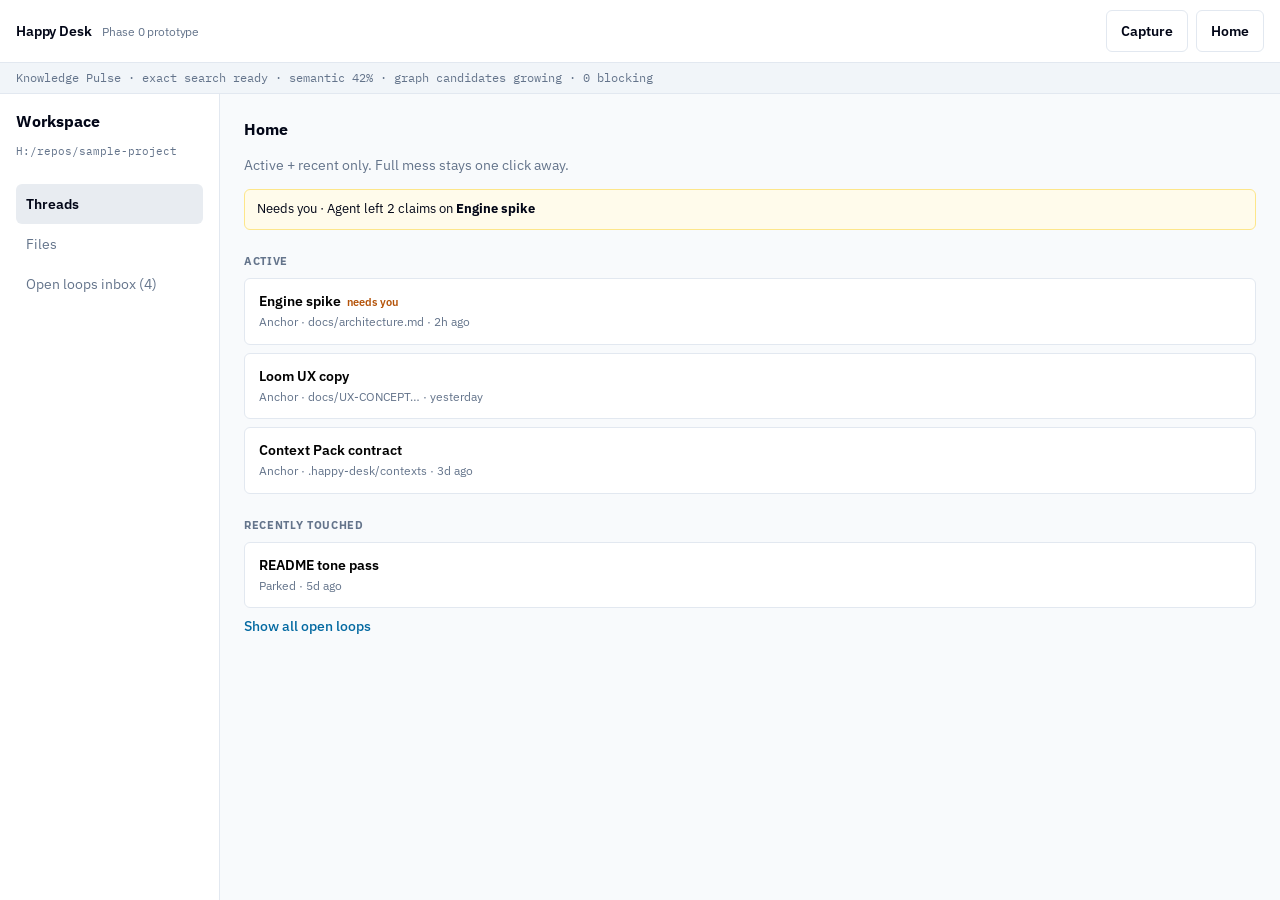
==== prototype/kill-test-flow/index.html @ aa342f9b "Start Phase 0 with a clickable kill-test flow prototype. Give a browser walkthrough of Home → Resume" ====
<!DOCTYPE html>
<html lang="en">
<head>
  <meta charset="UTF-8" />
  <meta name="viewport" content="width=device-width, initial-scale=1" />
  <title>Happy Desk — Kill-test flow (Phase 0)</title>
  <link rel="preconnect" href="https://fonts.googleapis.com" />
  <link rel="preconnect" href="https://fonts.gstatic.com" crossorigin />
  <link href="https://fonts.googleapis.com/css2?family=IBM+Plex+Mono:wght@400;500&family=IBM+Plex+Sans:wght@400;500;600;700&display=swap" rel="stylesheet" />
  <link rel="stylesheet" href="styles.css" />
</head>
<body>
  <div class="app" id="app">
    <header class="topbar">
      <div class="brand">Happy Desk <span class="proto">Phase 0 prototype</span></div>
      <div class="top-actions">
        <button type="button" class="btn ghost" data-action="capture" title="Capture (≤2s)">Capture</button>
        <button type="button" class="btn ghost" data-goto="home">Home</button>
      </div>
    </header>

    <div class="pulse" id="pulse">
      Knowledge Pulse · exact search ready · semantic 42% · graph candidates growing · 0 blocking
    </div>

    <!-- HOME -->
    <section class="view" id="view-home" hidden>
      <aside class="rail">
        <h2>Workspace</h2>
        <p class="muted path">H:/repos/sample-project</p>
        <ul class="nav-list">
          <li class="active">Threads</li>
          <li class="muted">Files</li>
          <li class="muted">Open loops inbox (4)</li>
        </ul>
      </aside>
      <main class="main">
        <header class="main-head">
          <h1>Home</h1>
          <p class="lede">Active + recent only. Full mess stays one click away.</p>
        </header>
        <div class="needs" id="needs-you">Needs you · Agent left 2 claims on <strong>Engine spike</strong></div>
        <h3 class="section-label">Active</h3>
        <ul class="thread-list" id="active-threads"></ul>
        <h3 class="section-label">Recently touched</h3>
        <ul class="thread-list" id="recent-threads"></ul>
        <button type="button" class="linkish" id="show-all">Show all open loops</button>
        <p class="hint" id="all-loops" hidden>Inbox: rewrite README tone · check BSL · ask Chrys about Weave copy · park “logo sketches”</p>
      </main>
    </section>

    <!-- WORKSPACE: editor + right rail -->
    <section class="view workspace" id="view-work" hidden>
      <aside class="rail">
        <button type="button" class="linkish back" data-goto="home">← Threads</button>
        <h2 id="thread-title">Thread</h2>
        <p class="muted" id="thread-meta"></p>
        <ul class="nav-list">
          <li class="active">Source</li>
          <li class="muted">Structure</li>
          <li class="muted">Neighborhood</li>
        </ul>
        <div class="shelf">
          <button type="button" class="btn ghost small" data-action="capture">Capture</button>
          <button type="button" class="btn ghost small" data-action="weave">Weave</button>
          <button type="button" class="btn primary small" data-goto="pack">Act</button>
        </div>
      </aside>
      <main class="main editor-pane">
        <div class="away" id="while-away" hidden></div>
        <div class="editor" id="editor">
          <div class="gutter" aria-hidden="true"></div>
          <article contenteditable="true" spellcheck="false" id="editor-body"></article>
        </div>
        <div class="weave-dock" id="weave-dock" hidden>
          <header>
            <strong>Weave</strong>
            <span class="muted">focus: current paragraph</span>
            <button type="button" class="icon-btn" data-action="close-weave" aria-label="Close Weave">Esc</button>
          </header>
          <div class="weave-cols">
            <div>
              <h4>Woven · connected now</h4>
              <ul id="woven-list"></ul>
            </div>
            <div>
              <h4>Likely · may connect</h4>
              <ul id="likely-list"></ul>
            </div>
          </div>
        </div>
      </main>
      <aside class="lens" id="lens">
        <div class="tabs">
          <button type="button" class="tab" data-tab="why">Why</button>
          <button type="button" class="tab" data-tab="weave">Weave</button>
          <button type="button" class="tab active" data-tab="pack">Pack</button>
        </div>
        <div class="tab-panel" id="panel-why" hidden>
          <p class="muted">Select a pack candidate to see score components and path.</p>
          <div id="why-body"></div>
        </div>
        <div class="tab-panel" id="panel-weave" hidden>
          <p class="muted">Same bands as the dock — invoke from Build Shelf or here.</p>
          <button type="button" class="btn ghost small" data-action="weave">Open Weave peek</button>
        </div>
        <div class="tab-panel" id="panel-pack">
          <div class="budget">Budget <strong>6 / 12</strong> items · ~3.2k tokens</div>
          <ul class="pack-list" id="pack-list"></ul>
          <div class="lens-actions">
            <button type="button" class="btn primary" data-goto="review">Freeze pack &amp; run (stub)</button>
          </div>
        </div>
      </aside>
    </section>

    <!-- REVIEW -->
    <section class="view" id="view-review" hidden>
      <aside class="rail">
        <button type="button" class="linkish back" data-goto="work">← Thread</button>
        <h2>Review</h2>
        <p class="muted">File diff primary · knowledge selective</p>
      </aside>
      <main class="main review-grid">
        <section>
          <h3>Files</h3>
          <pre class="diff">+ src/index.rs
+ .happy-desk/objects/decision-embedded-index.md
  M docs/architecture.md</pre>
          <label class="check"><input type="checkbox" checked /> Accept file changes</label>
        </section>
        <section>
          <h3>Knowledge <span class="badge">high-impact</span></h3>
          <ul class="kdiff">
            <li><strong>New Decision</strong> use embedded index — <em>proposed</em>
              <div class="row-actions">
                <button type="button" class="btn ghost small">Accept</button>
                <button type="button" class="btn ghost small">Keep proposed</button>
              </div>
            </li>
            <li class="collapsed">N low-confidence proposals — ignore / review queue</li>
          </ul>
          <p class="hint">Accepting files does not launder inferences into packs.</p>
        </section>
        <footer class="review-foot">
          <button type="button" class="btn ghost" data-goto="home">Back to Home (switch Thread)</button>
          <button type="button" class="btn primary" data-goto="work">Resume this Thread</button>
        </footer>
      </main>
    </section>

    <div class="toast" id="toast" hidden></div>
  </div>
  <script src="app.js"></script>
</body>
</html>
---- prototype/kill-test-flow/styles.css ----
:root {
  --color-background: #f8fafc;
  --color-foreground: #020617;
  --color-surface: #ffffff;
  --color-muted: #e8ecf1;
  --color-muted-foreground: #64748b;
  --color-border: #e2e8f0;
  --color-primary: #0369a1;
  --color-on-primary: #ffffff;
  --color-ring: #0369a1;
  --color-warning: #b45309;
  --space-xs: 4px;
  --space-sm: 8px;
  --space-md: 16px;
  --space-lg: 24px;
  --font-sans: "IBM Plex Sans", system-ui, sans-serif;
  --font-mono: "IBM Plex Mono", ui-monospace, monospace;
  --radius: 6px;
  --rail-w: 220px;
  --lens-w: 300px;
}

*,
*::before,
*::after {
  box-sizing: border-box;
}

html,
body {
  margin: 0;
  height: 100%;
  font-family: var(--font-sans);
  font-size: 14px;
  line-height: 1.45;
  color: var(--color-foreground);
  background: var(--color-background);
}

button,
[contenteditable] {
  font: inherit;
}

.app {
  display: flex;
  flex-direction: column;
  min-height: 100%;
}

.topbar {
  display: flex;
  align-items: center;
  justify-content: space-between;
  gap: var(--space-md);
  padding: 10px var(--space-md);
  border-bottom: 1px solid var(--color-border);
  background: var(--color-surface);
}

.brand {
  font-weight: 600;
  letter-spacing: -0.01em;
}

.proto {
  margin-left: var(--space-sm);
  font-weight: 400;
  font-size: 12px;
  color: var(--color-muted-foreground);
}

.top-actions {
  display: flex;
  gap: var(--space-sm);
}

.pulse {
  padding: 6px var(--space-md);
  font-size: 12px;
  font-family: var(--font-mono);
  color: var(--color-muted-foreground);
  border-bottom: 1px solid var(--color-border);
  background: #f1f5f9;
}

.view {
  display: grid;
  grid-template-columns: var(--rail-w) 1fr;
  flex: 1;
  min-height: 0;
}

.view.workspace {
  grid-template-columns: var(--rail-w) 1fr var(--lens-w);
}

.view[hidden] {
  display: none !important;
}

.rail,
.lens {
  border-right: 1px solid var(--color-border);
  background: var(--color-surface);
  padding: var(--space-md);
  overflow: auto;
}

.lens {
  border-right: none;
  border-left: 1px solid var(--color-border);
}

.rail h2,
.main-head h1 {
  margin: 0 0 var(--space-sm);
  font-size: 16px;
}

.lede,
.muted,
.hint {
  color: var(--color-muted-foreground);
}

.path {
  font-family: var(--font-mono);
  font-size: 11px;
  word-break: break-all;
}

.nav-list {
  list-style: none;
  padding: 0;
  margin: var(--space-lg) 0;
}

.nav-list li {
  padding: 8px 10px;
  border-radius: var(--radius);
  min-height: 40px;
  display: flex;
  align-items: center;
}

.nav-list li.active {
  background: var(--color-muted);
  font-weight: 600;
}

.main {
  padding: var(--space-lg);
  overflow: auto;
}

.section-label {
  margin: var(--space-lg) 0 var(--space-sm);
  font-size: 11px;
  text-transform: uppercase;
  letter-spacing: 0.06em;
  color: var(--color-muted-foreground);
}

.needs {
  padding: 10px 12px;
  border: 1px solid #fde68a;
  background: #fffbeb;
  border-radius: var(--radius);
  font-size: 13px;
}

.thread-list {
  list-style: none;
  padding: 0;
  margin: 0;
  display: flex;
  flex-direction: column;
  gap: var(--space-sm);
}

.thread-row {
  display: block;
  width: 100%;
  text-align: left;
  padding: 12px 14px;
  border: 1px solid var(--color-border);
  border-radius: var(--radius);
  background: var(--color-surface);
  cursor: pointer;
  min-height: 44px;
  transition: border-color 150ms ease-out, background 150ms ease-out;
}

.thread-row:hover,
.thread-row:focus-visible {
  border-color: var(--color-primary);
  outline: none;
  box-shadow: 0 0 0 3px color-mix(in srgb, var(--color-ring) 28%, transparent);
}

.thread-row .title {
  font-weight: 600;
  display: block;
}

.thread-row .meta {
  font-size: 12px;
  color: var(--color-muted-foreground);
  margin-top: 2px;
}

.badge-need {
  display: inline-block;
  margin-left: 6px;
  font-size: 11px;
  font-weight: 600;
  color: var(--color-warning);
}

.btn {
  border: 1px solid transparent;
  border-radius: var(--radius);
  padding: 10px 14px;
  min-height: 40px;
  cursor: pointer;
  font-weight: 600;
  transition: background 150ms ease-out, border-color 150ms ease-out;
}

.btn.primary {
  background: var(--color-primary);
  color: var(--color-on-primary);
}

.btn.primary:hover {
  filter: brightness(1.05);
}

.btn.ghost {
  background: transparent;
  border-color: var(--color-border);
  color: var(--color-foreground);
}

.btn.ghost:hover {
  background: var(--color-muted);
}

.btn.small {
  padding: 6px 10px;
  min-height: 36px;
  font-size: 13px;
}

.btn:focus-visible,
.tab:focus-visible,
.linkish:focus-visible,
.icon-btn:focus-visible {
  outline: none;
  box-shadow: 0 0 0 3px color-mix(in srgb, var(--color-ring) 35%, transparent);
}

.linkish {
  background: none;
  border: none;
  color: var(--color-primary);
  cursor: pointer;
  padding: 8px 0;
  font-weight: 500;
}

.shelf {
  display: flex;
  flex-wrap: wrap;
  gap: var(--space-sm);
  margin-top: var(--space-lg);
}

.editor-pane {
  display: flex;
  flex-direction: column;
  padding: 0;
  min-width: 0;
}

.away {
  margin: var(--space-md) var(--space-lg) 0;
  padding: 8px 12px;
  border-radius: var(--radius);
  background: #eff6ff;
  border: 1px solid #bfdbfe;
  font-size: 13px;
}

.editor {
  display: grid;
  grid-template-columns: 28px 1fr;
  flex: 1;
  min-height: 220px;
  margin: var(--space-md) var(--space-lg);
  border: 1px solid var(--color-border);
  border-radius: var(--radius);
  background: var(--color-surface);
}

.gutter {
  background: #f1f5f9;
  border-right: 1px solid var(--color-border);
}

#editor-body {
  padding: var(--space-md);
  outline: none;
  max-width: 42rem;
  line-height: 1.55;
}

#editor-body p {
  margin: 0 0 0.85em;
}

.weave-dock {
  margin: 0 var(--space-lg) var(--space-md);
  border: 1px dashed var(--color-border);
  border-radius: var(--radius);
  background: var(--color-surface);
  padding: var(--space-md);
}

.weave-dock header {
  display: flex;
  align-items: center;
  gap: var(--space-sm);
  margin-bottom: var(--space-sm);
}

.weave-dock header .muted {
  flex: 1;
  font-size: 12px;
}

.weave-cols {
  display: grid;
  grid-template-columns: 1fr 1fr;
  gap: var(--space-md);
}

.weave-cols h4 {
  margin: 0 0 var(--space-sm);
  font-size: 11px;
  text-transform: uppercase;
  letter-spacing: 0.05em;
  color: var(--color-muted-foreground);
}

.weave-cols ul {
  list-style: none;
  padding: 0;
  margin: 0;
}

.weave-cols li {
  padding: 8px 10px;
  border-left: 3px solid var(--color-primary);
  background: var(--color-muted);
  margin-bottom: var(--space-sm);
  font-size: 13px;
  border-radius: 0 var(--radius) var(--radius) 0;
}

.weave-cols li.likely {
  border-left-style: dashed;
  border-left-color: var(--color-muted-foreground);
}

.icon-btn {
  border: 1px solid var(--color-border);
  background: var(--color-surface);
  border-radius: var(--radius);
  padding: 4px 8px;
  cursor: pointer;
  font-family: var(--font-mono);
  font-size: 11px;
}

.tabs {
  display: flex;
  gap: 2px;
  margin-bottom: var(--space-md);
  border-bottom: 1px solid var(--color-border);
}

.tab {
  flex: 1;
  border: none;
  background: transparent;
  padding: 10px 8px;
  cursor: pointer;
  color: var(--color-muted-foreground);
  font-weight: 500;
  border-bottom: 2px solid transparent;
  margin-bottom: -1px;
}

.tab.active {
  color: var(--color-foreground);
  border-bottom-color: var(--color-primary);
  font-weight: 600;
}

.budget {
  font-family: var(--font-mono);
  font-size: 12px;
  margin-bottom: var(--space-md);
  color: var(--color-muted-foreground);
}

.pack-list {
  list-style: none;
  padding: 0;
  margin: 0 0 var(--space-md);
}

.pack-list li {
  display: flex;
  flex-direction: column;
  gap: 4px;
  padding: 10px;
  border: 1px solid var(--color-border);
  border-radius: var(--radius);
  margin-bottom: var(--space-sm);
  cursor: pointer;
}

.pack-list li.pinned {
  border-color: var(--color-primary);
  background: #f0f9ff;
}

.pack-list li .why {
  font-size: 11px;
  color: var(--color-muted-foreground);
  font-family: var(--font-mono);
}

.lens-actions {
  position: sticky;
  bottom: 0;
  padding-top: var(--space-sm);
  background: var(--color-surface);
}

.review-grid {
  display: grid;
  grid-template-columns: 1fr 1fr;
  gap: var(--space-lg);
  align-content: start;
}

.review-grid h3 {
  margin-top: 0;
}

.diff {
  background: #0f172a;
  color: #e2e8f0;
  padding: var(--space-md);
  border-radius: var(--radius);
  font-family: var(--font-mono);
  font-size: 12px;
  overflow: auto;
}

.kdiff {
  list-style: none;
  padding: 0;
}

.kdiff li {
  padding: 12px;
  border: 1px solid var(--color-border);
  border-radius: var(--radius);
  margin-bottom: var(--space-sm);
}

.kdiff li.collapsed {
  color: var(--color-muted-foreground);
  font-size: 13px;
}

.row-actions {
  display: flex;
  gap: var(--space-sm);
  margin-top: var(--space-sm);
}

.badge {
  font-size: 11px;
  font-weight: 600;
  color: var(--color-primary);
}

.check {
  display: flex;
  align-items: center;
  gap: var(--space-sm);
  margin-top: var(--space-md);
}

.review-foot {
  grid-column: 1 / -1;
  display: flex;
  gap: var(--space-sm);
  justify-content: flex-end;
  padding-top: var(--space-md);
  border-top: 1px solid var(--color-border);
}

.toast {
  position: fixed;
  bottom: 24px;
  left: 50%;
  transform: translateX(-50%);
  background: var(--color-foreground);
  color: var(--color-background);
  padding: 10px 16px;
  border-radius: var(--radius);
  font-size: 13px;
  z-index: 20;
}

@media (max-width: 960px) {
  .view.workspace {
    grid-template-columns: 1fr;
  }

  .rail,
  .lens {
    border: none;
    border-bottom: 1px solid var(--color-border);
  }

  .review-grid,
  .weave-cols {
    grid-template-columns: 1fr;
  }
}
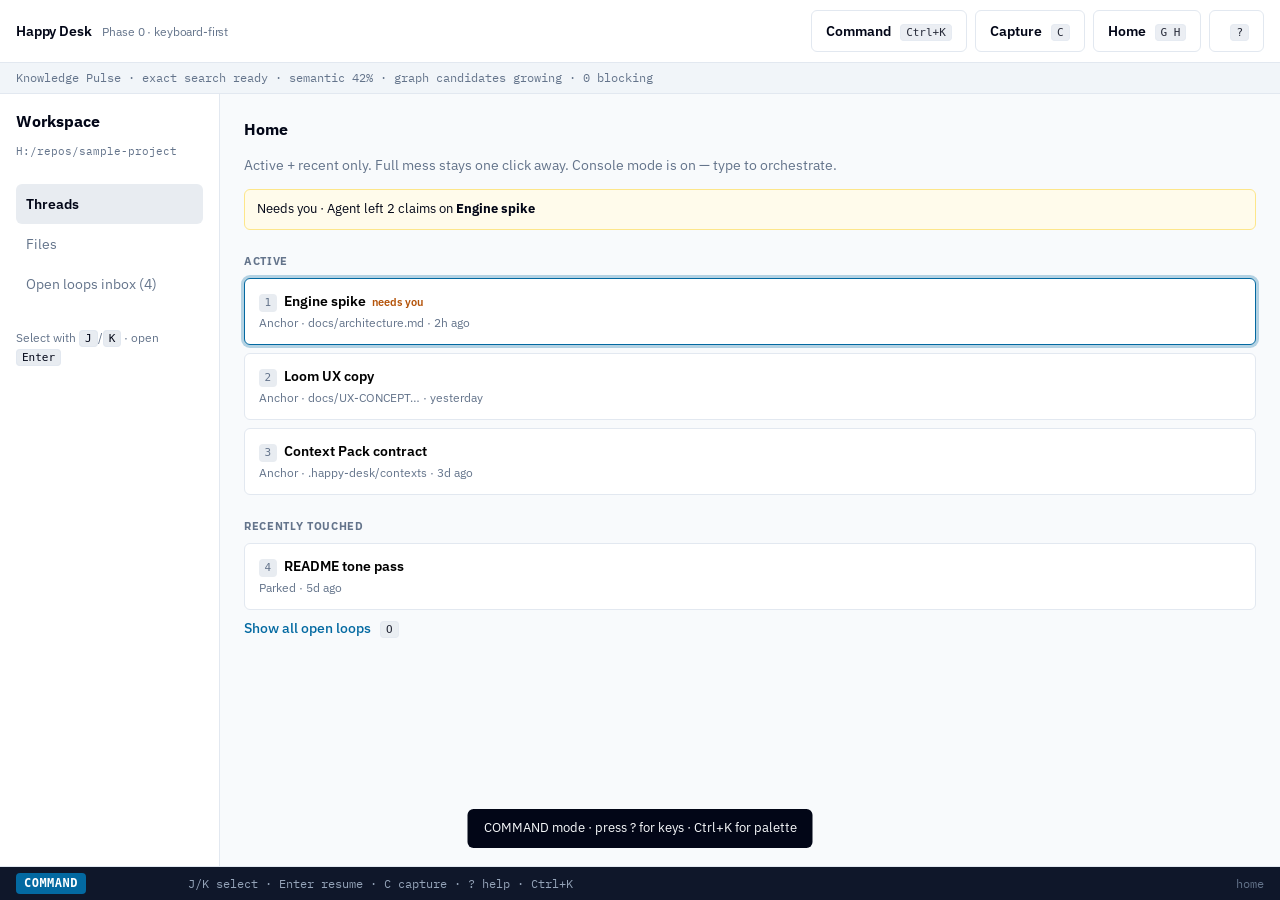
==== commit 6ed979cf: "Add keyboard orchestration to the Phase 0 kill-test prototype. COMMAND/INSERT modes, chorded Home, p" ====
--- a/prototype/kill-test-flow/index.html
+++ b/prototype/kill-test-flow/index.html
@@ -10,16 +10,27 @@
   <link rel="stylesheet" href="styles.css" />
 </head>
 <body>
+  <a class="skip-link" href="#main-focus">Skip to main</a>
   <div class="app" id="app">
     <header class="topbar">
-      <div class="brand">Happy Desk <span class="proto">Phase 0 prototype</span></div>
+      <div class="brand">Happy Desk <span class="proto">Phase 0 · keyboard-first</span></div>
       <div class="top-actions">
-        <button type="button" class="btn ghost" data-action="capture" title="Capture (≤2s)">Capture</button>
-        <button type="button" class="btn ghost" data-goto="home">Home</button>
+        <button type="button" class="btn ghost" data-action="palette" title="Command palette (Ctrl+K)">
+          Command <kbd>Ctrl+K</kbd>
+        </button>
+        <button type="button" class="btn ghost" data-action="capture" title="Capture (C)">
+          Capture <kbd>C</kbd>
+        </button>
+        <button type="button" class="btn ghost" data-goto="home" title="Home (G H)">
+          Home <kbd>G H</kbd>
+        </button>
+        <button type="button" class="btn ghost" data-action="help" title="Keyboard help (?)">
+          <kbd>?</kbd>
+        </button>
       </div>
     </header>
 
-    <div class="pulse" id="pulse">
+    <div class="pulse" id="pulse" role="status">
       Knowledge Pulse · exact search ready · semantic 42% · graph candidates growing · 0 blocking
     </div>
 
@@ -33,26 +44,27 @@
           <li class="muted">Files</li>
           <li class="muted">Open loops inbox (4)</li>
         </ul>
-      </aside>
-      <main class="main">
+        <p class="kbd-hint">Select with <kbd>J</kbd>/<kbd>K</kbd> · open <kbd>Enter</kbd></p>
+      </aside>
+      <main class="main" id="main-focus" tabindex="-1">
         <header class="main-head">
           <h1>Home</h1>
-          <p class="lede">Active + recent only. Full mess stays one click away.</p>
+          <p class="lede">Active + recent only. Full mess stays one click away. Console mode is on — type to orchestrate.</p>
         </header>
         <div class="needs" id="needs-you">Needs you · Agent left 2 claims on <strong>Engine spike</strong></div>
         <h3 class="section-label">Active</h3>
-        <ul class="thread-list" id="active-threads"></ul>
+        <ul class="thread-list" id="active-threads" role="listbox" aria-label="Active threads"></ul>
         <h3 class="section-label">Recently touched</h3>
-        <ul class="thread-list" id="recent-threads"></ul>
-        <button type="button" class="linkish" id="show-all">Show all open loops</button>
+        <ul class="thread-list" id="recent-threads" role="listbox" aria-label="Recent threads"></ul>
+        <button type="button" class="linkish" id="show-all" title="O">Show all open loops <kbd>O</kbd></button>
         <p class="hint" id="all-loops" hidden>Inbox: rewrite README tone · check BSL · ask Chrys about Weave copy · park “logo sketches”</p>
       </main>
     </section>
 
-    <!-- WORKSPACE: editor + right rail -->
+    <!-- WORKSPACE -->
     <section class="view workspace" id="view-work" hidden>
       <aside class="rail">
-        <button type="button" class="linkish back" data-goto="home">← Threads</button>
+        <button type="button" class="linkish back" data-goto="home" title="G H">← Threads <kbd>G H</kbd></button>
         <h2 id="thread-title">Thread</h2>
         <p class="muted" id="thread-meta"></p>
         <ul class="nav-list">
@@ -61,18 +73,19 @@
           <li class="muted">Neighborhood</li>
         </ul>
         <div class="shelf">
-          <button type="button" class="btn ghost small" data-action="capture">Capture</button>
-          <button type="button" class="btn ghost small" data-action="weave">Weave</button>
-          <button type="button" class="btn primary small" data-goto="pack">Act</button>
-        </div>
+          <button type="button" class="btn ghost small" data-action="capture" title="C">Capture <kbd>C</kbd></button>
+          <button type="button" class="btn ghost small" data-action="weave" title="W">Weave <kbd>W</kbd></button>
+          <button type="button" class="btn primary small" data-goto="pack" title="A">Act <kbd>A</kbd></button>
+        </div>
+        <p class="kbd-hint"><kbd>I</kbd> insert · <kbd>Esc</kbd> command · <kbd>1</kbd><kbd>2</kbd><kbd>3</kbd> tabs</p>
       </aside>
       <main class="main editor-pane">
         <div class="away" id="while-away" hidden></div>
         <div class="editor" id="editor">
           <div class="gutter" aria-hidden="true"></div>
-          <article contenteditable="true" spellcheck="false" id="editor-body"></article>
-        </div>
-        <div class="weave-dock" id="weave-dock" hidden>
+          <article contenteditable="true" spellcheck="false" id="editor-body" aria-label="Source editor"></article>
+        </div>
+        <div class="weave-dock" id="weave-dock" hidden role="region" aria-label="Weave peek">
           <header>
             <strong>Weave</strong>
             <span class="muted">focus: current paragraph</span>
@@ -91,24 +104,26 @@
         </div>
       </main>
       <aside class="lens" id="lens">
-        <div class="tabs">
-          <button type="button" class="tab" data-tab="why">Why</button>
-          <button type="button" class="tab" data-tab="weave">Weave</button>
-          <button type="button" class="tab active" data-tab="pack">Pack</button>
-        </div>
-        <div class="tab-panel" id="panel-why" hidden>
-          <p class="muted">Select a pack candidate to see score components and path.</p>
+        <div class="tabs" role="tablist">
+          <button type="button" class="tab" role="tab" data-tab="why" title="1">Why <kbd>1</kbd></button>
+          <button type="button" class="tab" role="tab" data-tab="weave" title="2">Weave <kbd>2</kbd></button>
+          <button type="button" class="tab active" role="tab" data-tab="pack" title="3">Pack <kbd>3</kbd></button>
+        </div>
+        <div class="tab-panel" id="panel-why" hidden role="tabpanel">
+          <p class="muted">Select a pack candidate (<kbd>J</kbd>/<kbd>K</kbd> in Pack) to see score components.</p>
           <div id="why-body"></div>
         </div>
-        <div class="tab-panel" id="panel-weave" hidden>
-          <p class="muted">Same bands as the dock — invoke from Build Shelf or here.</p>
-          <button type="button" class="btn ghost small" data-action="weave">Open Weave peek</button>
-        </div>
-        <div class="tab-panel" id="panel-pack">
+        <div class="tab-panel" id="panel-weave" hidden role="tabpanel">
+          <p class="muted">Same bands as the dock.</p>
+          <button type="button" class="btn ghost small" data-action="weave">Open Weave peek <kbd>W</kbd></button>
+        </div>
+        <div class="tab-panel" id="panel-pack" role="tabpanel">
           <div class="budget">Budget <strong>6 / 12</strong> items · ~3.2k tokens</div>
-          <ul class="pack-list" id="pack-list"></ul>
+          <ul class="pack-list" id="pack-list" role="listbox" aria-label="Pack candidates"></ul>
           <div class="lens-actions">
-            <button type="button" class="btn primary" data-goto="review">Freeze pack &amp; run (stub)</button>
+            <button type="button" class="btn primary" data-goto="review" title="Ctrl+Enter">
+              Freeze pack &amp; run <kbd>Ctrl+Enter</kbd>
+            </button>
           </div>
         </div>
       </aside>
@@ -117,9 +132,10 @@
     <!-- REVIEW -->
     <section class="view" id="view-review" hidden>
       <aside class="rail">
-        <button type="button" class="linkish back" data-goto="work">← Thread</button>
+        <button type="button" class="linkish back" data-goto="work" title="Esc">← Thread <kbd>Esc</kbd></button>
         <h2>Review</h2>
         <p class="muted">File diff primary · knowledge selective</p>
+        <p class="kbd-hint"><kbd>G H</kbd> Home · <kbd>R</kbd> resume Thread</p>
       </aside>
       <main class="main review-grid">
         <section>
@@ -127,15 +143,15 @@
           <pre class="diff">+ src/index.rs
 + .happy-desk/objects/decision-embedded-index.md
   M docs/architecture.md</pre>
-          <label class="check"><input type="checkbox" checked /> Accept file changes</label>
+          <label class="check"><input type="checkbox" checked id="accept-files" /> Accept file changes</label>
         </section>
         <section>
           <h3>Knowledge <span class="badge">high-impact</span></h3>
           <ul class="kdiff">
             <li><strong>New Decision</strong> use embedded index — <em>proposed</em>
               <div class="row-actions">
-                <button type="button" class="btn ghost small">Accept</button>
-                <button type="button" class="btn ghost small">Keep proposed</button>
+                <button type="button" class="btn ghost small" data-action="accept-knowledge">Accept <kbd>Y</kbd></button>
+                <button type="button" class="btn ghost small" data-action="keep-proposed">Keep proposed <kbd>N</kbd></button>
               </div>
             </li>
             <li class="collapsed">N low-confidence proposals — ignore / review queue</li>
@@ -143,14 +159,86 @@
           <p class="hint">Accepting files does not launder inferences into packs.</p>
         </section>
         <footer class="review-foot">
-          <button type="button" class="btn ghost" data-goto="home">Back to Home (switch Thread)</button>
-          <button type="button" class="btn primary" data-goto="work">Resume this Thread</button>
+          <button type="button" class="btn ghost" data-goto="home">Home <kbd>G H</kbd></button>
+          <button type="button" class="btn primary" data-goto="work">Resume Thread <kbd>R</kbd></button>
         </footer>
       </main>
     </section>
 
-    <div class="toast" id="toast" hidden></div>
+    <footer class="statusline" id="statusline" aria-live="polite">
+      <span class="mode" id="status-mode">COMMAND</span>
+      <span class="chord" id="status-chord"></span>
+      <span class="hints" id="status-hints"></span>
+      <span class="view-name" id="status-view">home</span>
+    </footer>
+
+    <div class="toast" id="toast" hidden role="status"></div>
   </div>
+
+  <!-- Command palette -->
+  <div class="overlay" id="palette" hidden>
+    <div class="palette" role="dialog" aria-modal="true" aria-label="Command palette">
+      <div class="palette-head">
+        <span class="muted">Command</span>
+        <kbd>Ctrl+K</kbd>
+      </div>
+      <input type="text" id="palette-input" placeholder="Type a command…" autocomplete="off" spellcheck="false" />
+      <ul id="palette-list" role="listbox"></ul>
+      <p class="palette-foot muted"><kbd>↑↓</kbd> move · <kbd>Enter</kbd> run · <kbd>Esc</kbd> close</p>
+    </div>
+  </div>
+
+  <!-- Help -->
+  <div class="overlay" id="help" hidden>
+    <div class="help-card" role="dialog" aria-modal="true" aria-labelledby="help-title">
+      <header>
+        <h2 id="help-title">Keyboard orchestration</h2>
+        <button type="button" class="icon-btn" data-action="close-help" aria-label="Close help">Esc</button>
+      </header>
+      <p class="lede">Two modes, console-style: <strong>COMMAND</strong> orchestrates the desk; <strong>INSERT</strong> writes in Source. <kbd>Esc</kbd> leaves insert; <kbd>I</kbd> enters it.</p>
+      <div class="help-grid">
+        <section>
+          <h3>Global</h3>
+          <dl>
+            <div><dt><kbd>Ctrl+K</kbd></dt><dd>Command palette</dd></div>
+            <div><dt><kbd>?</kbd></dt><dd>This help</dd></div>
+            <div><dt><kbd>G</kbd> then <kbd>H</kbd></dt><dd>Go Home</dd></div>
+            <div><dt><kbd>C</kbd></dt><dd>Capture → Open Loop</dd></div>
+            <div><dt><kbd>Esc</kbd></dt><dd>Close overlay / Weave / leave insert</dd></div>
+          </dl>
+        </section>
+        <section>
+          <h3>Home</h3>
+          <dl>
+            <div><dt><kbd>J</kbd> / <kbd>K</kbd></dt><dd>Next / previous Thread</dd></div>
+            <div><dt><kbd>Enter</kbd></dt><dd>Resume Thread</dd></div>
+            <div><dt><kbd>1</kbd>–<kbd>4</kbd></dt><dd>Jump to Thread by index</dd></div>
+            <div><dt><kbd>O</kbd></dt><dd>Toggle all open loops</dd></div>
+          </dl>
+        </section>
+        <section>
+          <h3>Thread / Source</h3>
+          <dl>
+            <div><dt><kbd>I</kbd></dt><dd>Insert (edit)</dd></div>
+            <div><dt><kbd>W</kbd></dt><dd>Weave peek</dd></div>
+            <div><dt><kbd>A</kbd> or <kbd>3</kbd></dt><dd>Act / Pack tab</dd></div>
+            <div><dt><kbd>1</kbd> <kbd>2</kbd> <kbd>3</kbd></dt><dd>Why / Weave / Pack</dd></div>
+            <div><dt><kbd>J</kbd> <kbd>K</kbd></dt><dd>Pack candidates (in Pack)</dd></div>
+            <div><dt><kbd>Ctrl+Enter</kbd></dt><dd>Freeze pack &amp; run</dd></div>
+          </dl>
+        </section>
+        <section>
+          <h3>Review</h3>
+          <dl>
+            <div><dt><kbd>Y</kbd> / <kbd>N</kbd></dt><dd>Accept / keep knowledge proposed</dd></div>
+            <div><dt><kbd>R</kbd></dt><dd>Resume this Thread</dd></div>
+            <div><dt><kbd>G H</kbd></dt><dd>Home (switch Thread)</dd></div>
+          </dl>
+        </section>
+      </div>
+    </div>
+  </div>
+
   <script src="app.js"></script>
 </body>
 </html>
--- a/prototype/kill-test-flow/styles.css
+++ b/prototype/kill-test-flow/styles.css
@@ -519,7 +519,7 @@
 
 .toast {
   position: fixed;
-  bottom: 24px;
+  bottom: 52px;
   left: 50%;
   transform: translateX(-50%);
   background: var(--color-foreground);
@@ -527,7 +527,250 @@
   padding: 10px 16px;
   border-radius: var(--radius);
   font-size: 13px;
-  z-index: 20;
+  z-index: 40;
+}
+
+.skip-link {
+  position: absolute;
+  left: -999px;
+  top: 0;
+  background: var(--color-primary);
+  color: var(--color-on-primary);
+  padding: 8px 12px;
+  z-index: 100;
+}
+
+.skip-link:focus {
+  left: 8px;
+  top: 8px;
+}
+
+kbd {
+  font-family: var(--font-mono);
+  font-size: 11px;
+  font-weight: 500;
+  padding: 1px 5px;
+  border: 1px solid var(--color-border);
+  border-radius: 4px;
+  background: var(--color-muted);
+  color: var(--color-foreground);
+  white-space: nowrap;
+}
+
+.btn kbd,
+.tab kbd,
+.linkish kbd {
+  margin-left: 6px;
+  opacity: 0.85;
+}
+
+.kbd-hint {
+  margin-top: var(--space-lg);
+  font-size: 12px;
+  color: var(--color-muted-foreground);
+  line-height: 1.6;
+}
+
+.thread-row.selected,
+.pack-list li.selected {
+  border-color: var(--color-primary);
+  box-shadow: 0 0 0 3px color-mix(in srgb, var(--color-ring) 28%, transparent);
+}
+
+.thread-row .idx {
+  display: inline-flex;
+  align-items: center;
+  justify-content: center;
+  min-width: 1.25rem;
+  height: 1.25rem;
+  margin-right: 4px;
+  font-family: var(--font-mono);
+  font-size: 11px;
+  font-weight: 500;
+  color: var(--color-muted-foreground);
+  background: var(--color-muted);
+  border-radius: 4px;
+}
+
+.statusline {
+  display: flex;
+  align-items: center;
+  gap: var(--space-md);
+  padding: 6px var(--space-md);
+  border-top: 1px solid var(--color-border);
+  background: #0f172a;
+  color: #e2e8f0;
+  font-family: var(--font-mono);
+  font-size: 12px;
+  min-height: 32px;
+}
+
+.statusline .mode {
+  font-weight: 600;
+  padding: 2px 8px;
+  border-radius: 4px;
+  background: #0369a1;
+  color: #fff;
+  letter-spacing: 0.04em;
+}
+
+.statusline .mode.insert {
+  background: #b45309;
+}
+
+.statusline .chord {
+  color: #fbbf24;
+  min-width: 5rem;
+}
+
+.statusline .hints {
+  flex: 1;
+  color: #94a3b8;
+  overflow: hidden;
+  text-overflow: ellipsis;
+  white-space: nowrap;
+}
+
+.statusline .view-name {
+  color: #64748b;
+}
+
+.overlay {
+  position: fixed;
+  inset: 0;
+  background: rgba(15, 23, 42, 0.45);
+  display: flex;
+  align-items: flex-start;
+  justify-content: center;
+  padding-top: 12vh;
+  z-index: 50;
+}
+
+.overlay[hidden] {
+  display: none !important;
+}
+
+.palette {
+  width: min(520px, 92vw);
+  background: var(--color-surface);
+  border: 1px solid var(--color-border);
+  border-radius: 8px;
+  box-shadow: 0 12px 40px rgba(15, 23, 42, 0.18);
+  overflow: hidden;
+}
+
+.palette-head {
+  display: flex;
+  justify-content: space-between;
+  align-items: center;
+  padding: 10px 14px 0;
+  font-size: 12px;
+}
+
+#palette-input {
+  width: 100%;
+  border: none;
+  border-bottom: 1px solid var(--color-border);
+  padding: 14px 16px;
+  font-size: 16px;
+  outline: none;
+  background: transparent;
+}
+
+#palette-list {
+  list-style: none;
+  margin: 0;
+  padding: 6px;
+  max-height: 280px;
+  overflow: auto;
+}
+
+#palette-list li {
+  display: flex;
+  justify-content: space-between;
+  align-items: center;
+  gap: var(--space-md);
+  padding: 10px 12px;
+  border-radius: var(--radius);
+  cursor: pointer;
+  min-height: 40px;
+}
+
+#palette-list li.selected,
+#palette-list li:hover {
+  background: var(--color-muted);
+}
+
+.palette-foot {
+  padding: 8px 14px 12px;
+  font-size: 12px;
+  margin: 0;
+}
+
+.help-card {
+  width: min(720px, 94vw);
+  max-height: 80vh;
+  overflow: auto;
+  background: var(--color-surface);
+  border: 1px solid var(--color-border);
+  border-radius: 8px;
+  padding: var(--space-lg);
+  box-shadow: 0 12px 40px rgba(15, 23, 42, 0.18);
+}
+
+.help-card header {
+  display: flex;
+  align-items: center;
+  justify-content: space-between;
+  gap: var(--space-md);
+  margin-bottom: var(--space-sm);
+}
+
+.help-card h2 {
+  margin: 0;
+  font-size: 18px;
+}
+
+.help-grid {
+  display: grid;
+  grid-template-columns: 1fr 1fr;
+  gap: var(--space-lg);
+  margin-top: var(--space-md);
+}
+
+.help-grid h3 {
+  margin: 0 0 var(--space-sm);
+  font-size: 12px;
+  text-transform: uppercase;
+  letter-spacing: 0.06em;
+  color: var(--color-muted-foreground);
+}
+
+.help-grid dl {
+  margin: 0;
+}
+
+.help-grid dl > div {
+  display: grid;
+  grid-template-columns: 7.5rem 1fr;
+  gap: var(--space-sm);
+  align-items: baseline;
+  padding: 6px 0;
+  border-bottom: 1px solid var(--color-border);
+  font-size: 13px;
+}
+
+.help-grid dt {
+  margin: 0;
+}
+
+.help-grid dd {
+  margin: 0;
+  color: var(--color-muted-foreground);
+}
+
+.app {
+  padding-bottom: 0;
 }
 
 @media (max-width: 960px) {
@@ -542,7 +785,8 @@
   }
 
   .review-grid,
-  .weave-cols {
+  .weave-cols,
+  .help-grid {
     grid-template-columns: 1fr;
   }
 }
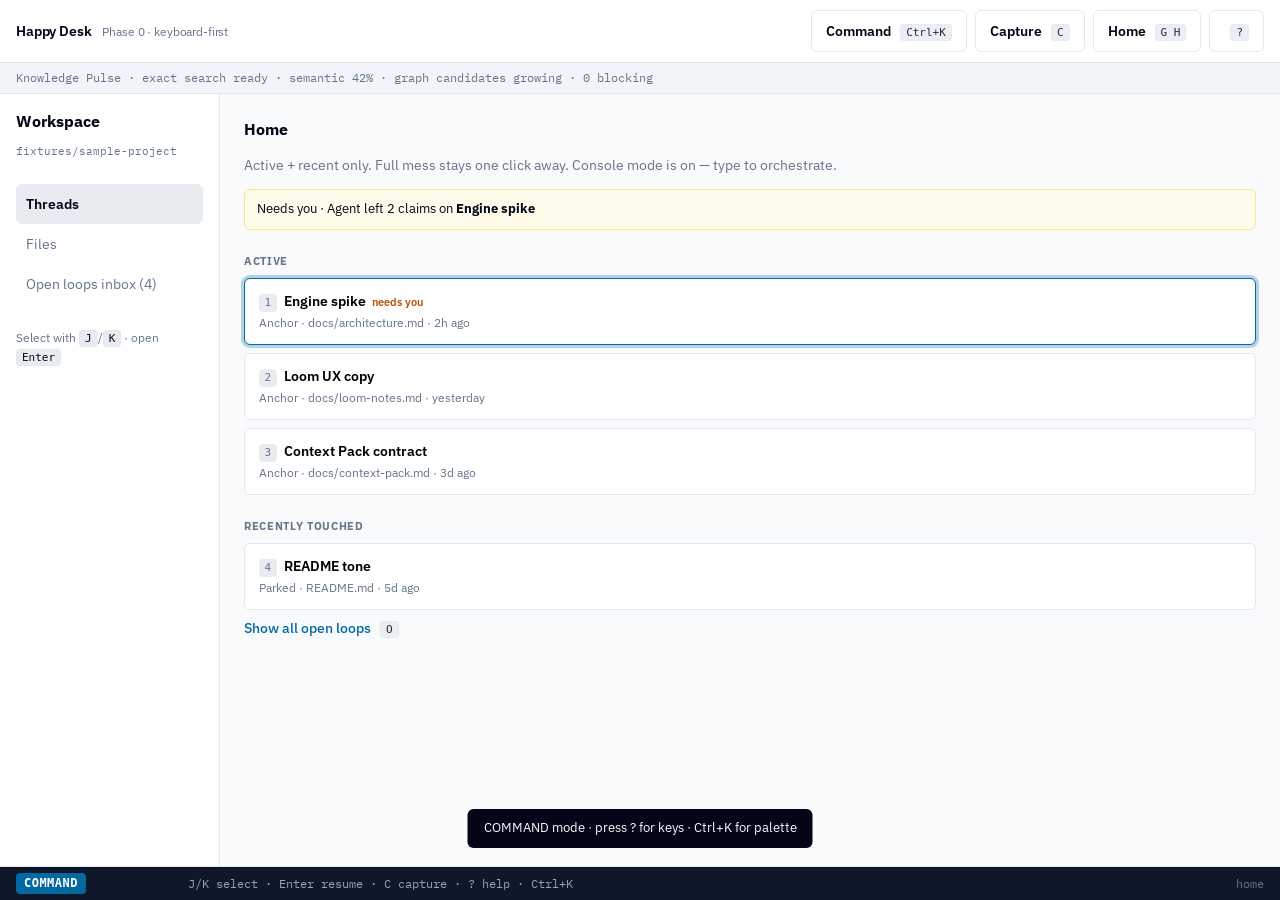
==== commit 1b433552: "Harden Phase 0.1: BM25 FTS, incremental hash-skip ingest, and fixture-aligned kill-test. Co-authored" ====
--- a/prototype/kill-test-flow/index.html
+++ b/prototype/kill-test-flow/index.html
@@ -38,7 +38,7 @@
     <section class="view" id="view-home" hidden>
       <aside class="rail">
         <h2>Workspace</h2>
-        <p class="muted path">H:/repos/sample-project</p>
+        <p class="muted path">fixtures/sample-project</p>
         <ul class="nav-list">
           <li class="active">Threads</li>
           <li class="muted">Files</li>
